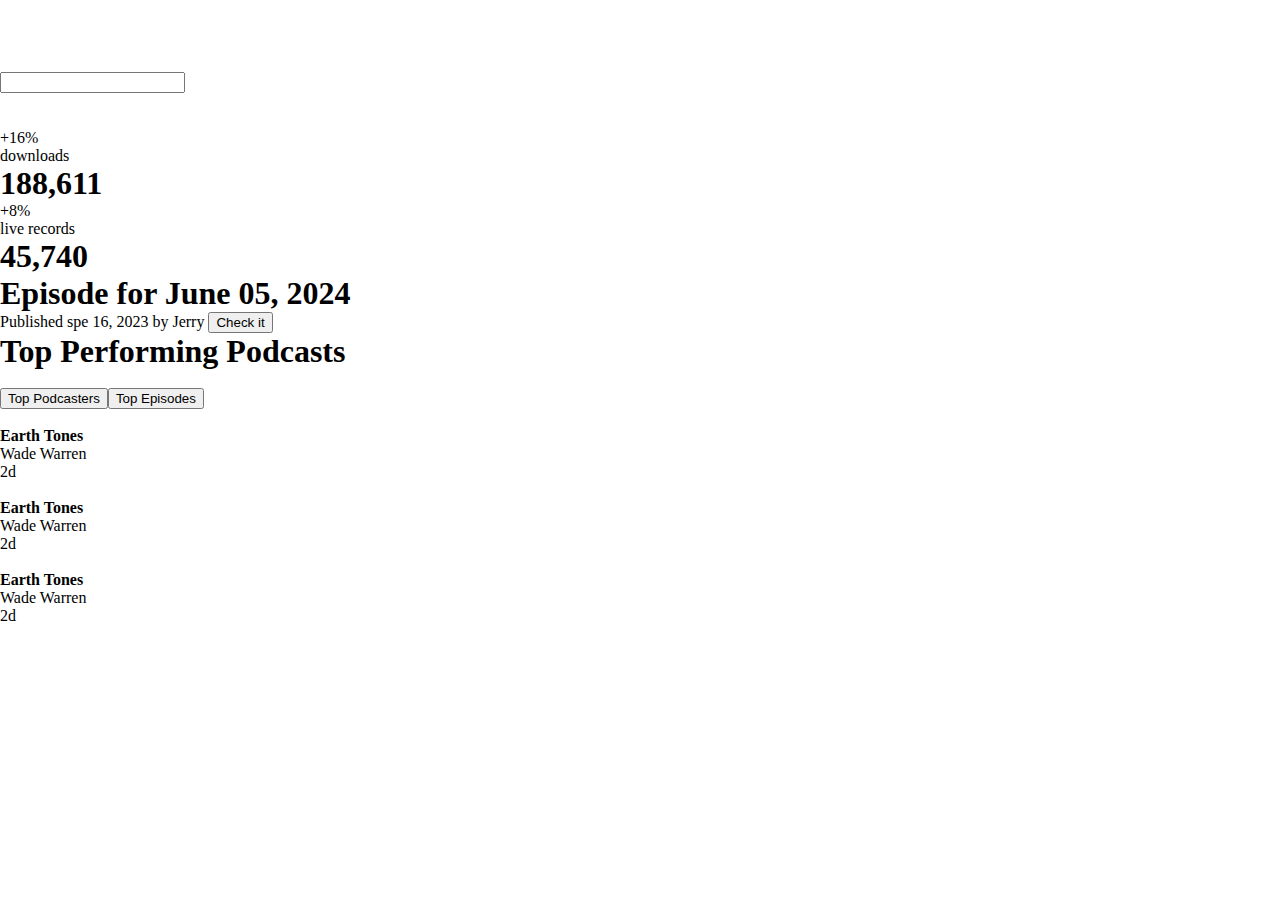
==== PROJEKT-2/index.html @ 4fdb8e11 "Add files via upload" ====
<!DOCTYPE html>
<html lang="en">
  <head>
    <!--styles-->
    <link rel="stylesheet" href="./styles/reset.css" />
    <meta charset="UTF-8" />
    <meta name="viewport" content="width=device-width, initial-scale=1.0" />
    <title>Project</title>
  </head>
  <body>
    <nav>
      <div><img src="" alt="" /></div>
      <img src="" alt="" />
      <div>
        <div>
          <img src="" alt="" /><img src="" alt="" /><img src="" alt="" />
        </div>
        <img src="" alt="" />
      </div>
    </nav>
    <main>
      <section class="searchbar">
        <div><img src="" alt="" /><input type="text" /></div>
        <img src="" alt="" />
        <div><img src="" alt="" /><img src="" alt="" /></div>
      </section>
      <section class="section-1">
        <div class="info">
          <div class="downloads">
            <div>
              <div><span>+16%</span> <img src="" alt="" /></div>
              <span>downloads</span>
            </div>
            <h1>188,611</h1>
          </div>
          <div class="orders">
            <div>
              <div><span>+8%</span> <img src="" alt="" /></div>
              <span>live records</span>
            </div>
            <h1>45,740</h1>
          </div>
        </div>
        <div class="big-image">
          <div>
            <h1>Episode for June 05, 2024</h1>
            <span>Published spe 16, 2023 by Jerry</span>
            <button>Check it</button>
          </div>
        </div>
      </section>
      <section class="section-2">
        <div class="performence">
          <h1>Top Performing Podcasts</h1>
          <img src="" alt="" />
        </div>
        <div class="podcasters">
          <div class="buttons">
            <button>Top Podcasters</button><button>Top Episodes</button>
          </div>
          <div class="people">
            <div>
              <img src="" alt="" class="pfp" />
              <div>
                <h4>Earth Tones</h4>
                <span>Wade Warren</span>
              </div>
              <span>2d</span>
            </div>
            <div>
              <img src="" alt="" class="pfp" />
              <div>
                <h4>Earth Tones</h4>
                <span>Wade Warren</span>
              </div>
              <span>2d</span>
            </div>
            <div>
              <img src="" alt="" class="pfp" />
              <div>
                <h4>Earth Tones</h4>
                <span>Wade Warren</span>
              </div>
              <span>2d</span>
            </div>
          </div>
        </div>
      </section>
    </main>
  </body>
</html>
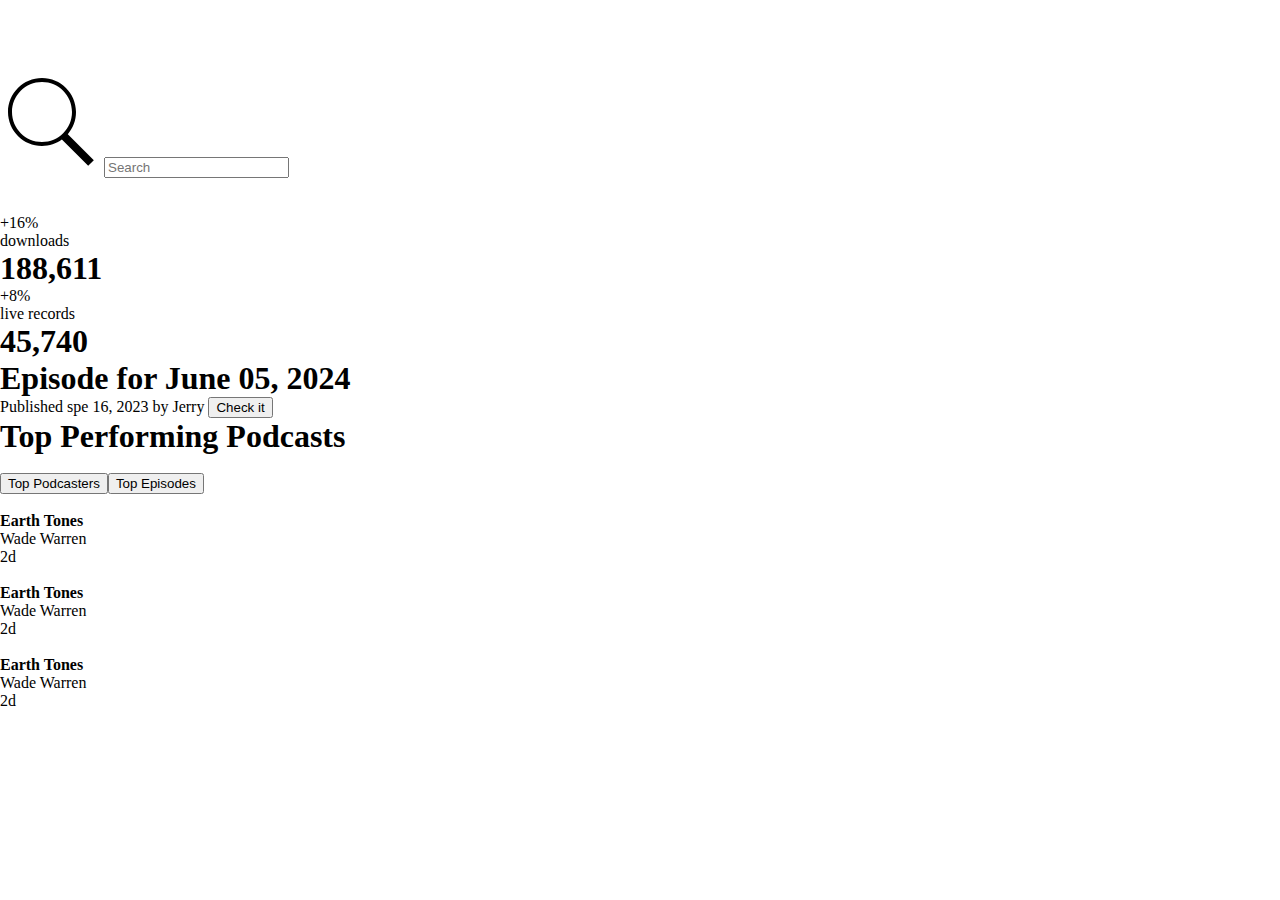
==== commit 9b025817: "Add files via upload" ====
--- a/PROJEKT-2/index.html
+++ b/PROJEKT-2/index.html
@@ -2,8 +2,13 @@
 <html lang="en">
   <head>
     <!--styles-->
+    <link
+      rel="stylesheet"
+      href="https://necolas.github.io/normalize.css/7.0.0/normalize.css "
+    />
     <link rel="stylesheet" href="./styles/reset.css" />
     <meta charset="UTF-8" />
+
     <meta name="viewport" content="width=device-width, initial-scale=1.0" />
     <title>Project</title>
   </head>
@@ -20,7 +25,20 @@
     </nav>
     <main>
       <section class="searchbar">
-        <div><img src="" alt="" /><input type="text" /></div>
+        <div>
+          <svg
+            xmlns="http://www.w3.org/2000/svg"
+            x="0px"
+            y="0px"
+            width="100"
+            height="100"
+            viewBox="0 0 50 50">
+          <path
+            d="M 21 3 C 11.621094 3 4 10.621094 4 20 C 4 29.378906 11.621094 37 21 37 C 24.710938 37 28.140625 35.804688 30.9375 33.78125 L 44.09375 46.90625 L 46.90625 44.09375 L 33.90625 31.0625 C 36.460938 28.085938 38 24.222656 38 20 C 38 10.621094 30.378906 3 21 3 Z M 21 5 C 29.296875 5 36 11.703125 36 20 C 36 28.296875 29.296875 35 21 35 C 12.703125 35 6 28.296875 6 20 C 6 11.703125 12.703125 5 21 5 Z">
+          </path></svg>
+          <input type="text" placeholder="Search" />
+          
+        </div>
         <img src="" alt="" />
         <div><img src="" alt="" /><img src="" alt="" /></div>
       </section>
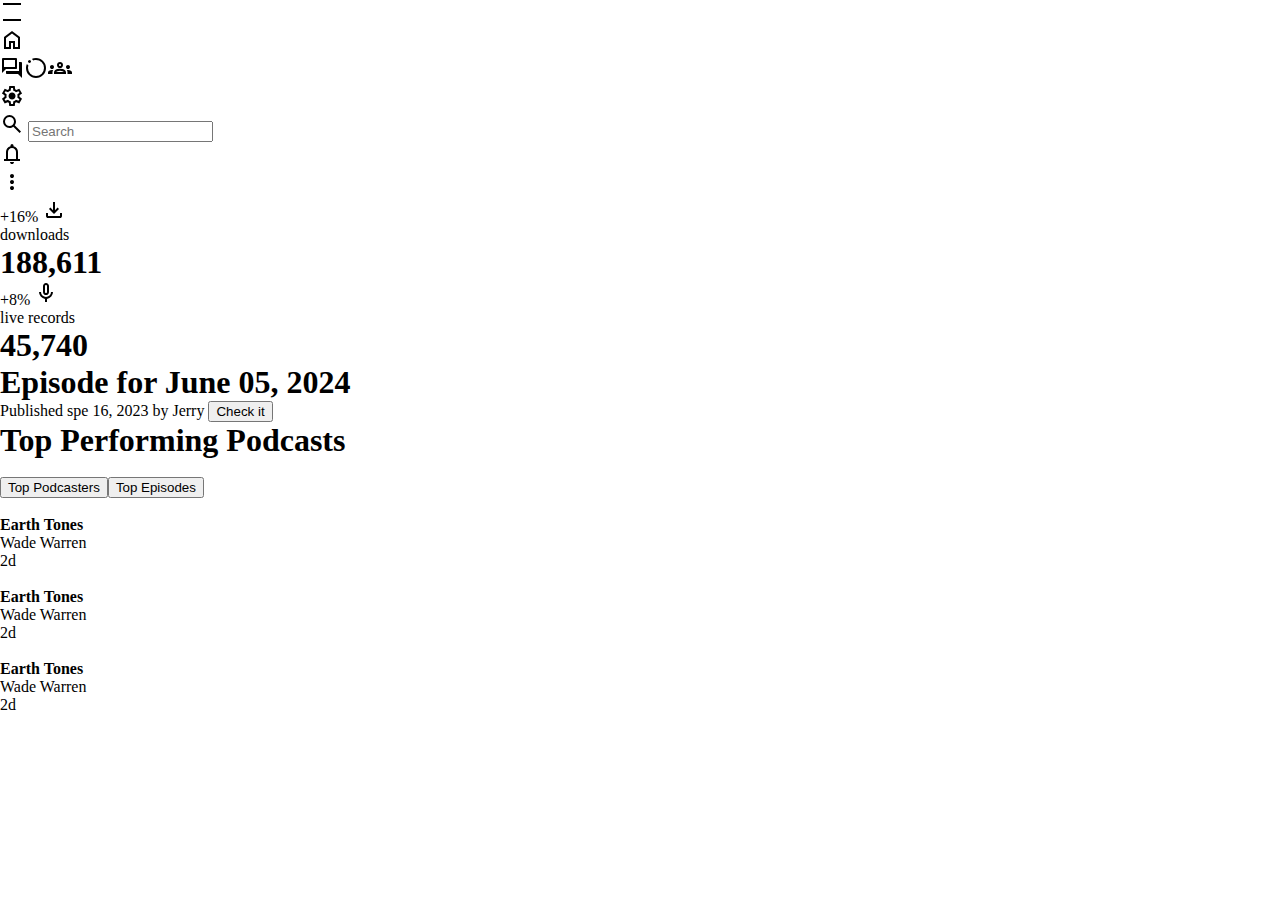
==== commit 7db8b15f: "Add files via upload" ====
--- a/PROJEKT-2/index.html
+++ b/PROJEKT-2/index.html
@@ -14,46 +14,37 @@
   </head>
   <body>
     <nav>
-      <div><img src="" alt="" /></div>
-      <img src="" alt="" />
+      <div><img src="./assets/random-ahh.svg" alt="random" /></div>
+      <img src="./assets/home_FILL0_wght400_GRAD0_opsz24.svg" alt="home" />
       <div>
         <div>
-          <img src="" alt="" /><img src="" alt="" /><img src="" alt="" />
+          <img src="./assets/text.svg" alt="text" /><img src="./assets/part.svg" alt="part" /><img src="./assets/groups.svg" alt="groups" />
         </div>
-        <img src="" alt="" />
+        <img src="./assets/settings.svg" alt="settings" />
       </div>
     </nav>
     <main>
-      <section class="searchbar">
+      <header class="searchbar">
         <div>
-          <svg
-            xmlns="http://www.w3.org/2000/svg"
-            x="0px"
-            y="0px"
-            width="100"
-            height="100"
-            viewBox="0 0 50 50">
-          <path
-            d="M 21 3 C 11.621094 3 4 10.621094 4 20 C 4 29.378906 11.621094 37 21 37 C 24.710938 37 28.140625 35.804688 30.9375 33.78125 L 44.09375 46.90625 L 46.90625 44.09375 L 33.90625 31.0625 C 36.460938 28.085938 38 24.222656 38 20 C 38 10.621094 30.378906 3 21 3 Z M 21 5 C 29.296875 5 36 11.703125 36 20 C 36 28.296875 29.296875 35 21 35 C 12.703125 35 6 28.296875 6 20 C 6 11.703125 12.703125 5 21 5 Z">
-          </path></svg>
+          <img src="./assets/search_FILL0_wght400_GRAD0_opsz24.svg" alt="search" />
           <input type="text" placeholder="Search" />
           
         </div>
-        <img src="" alt="" />
-        <div><img src="" alt="" /><img src="" alt="" /></div>
-      </section>
+        <img src="./assets/bell.svg" alt="bell" />
+        <div><img src="./assets/3dots.svg" alt="dots" /><img src="" alt="" /></div>
+      </header>
       <section class="section-1">
         <div class="info">
           <div class="downloads">
             <div>
-              <div><span>+16%</span> <img src="" alt="" /></div>
+              <div><span>+16%</span> <img src="./assets/download.svg" alt="downloads" /></div>
               <span>downloads</span>
             </div>
             <h1>188,611</h1>
           </div>
           <div class="orders">
             <div>
-              <div><span>+8%</span> <img src="" alt="" /></div>
+              <div><span>+8%</span> <img src="./assets/mic.svg" alt="mic" /></div>
               <span>live records</span>
             </div>
             <h1>45,740</h1>
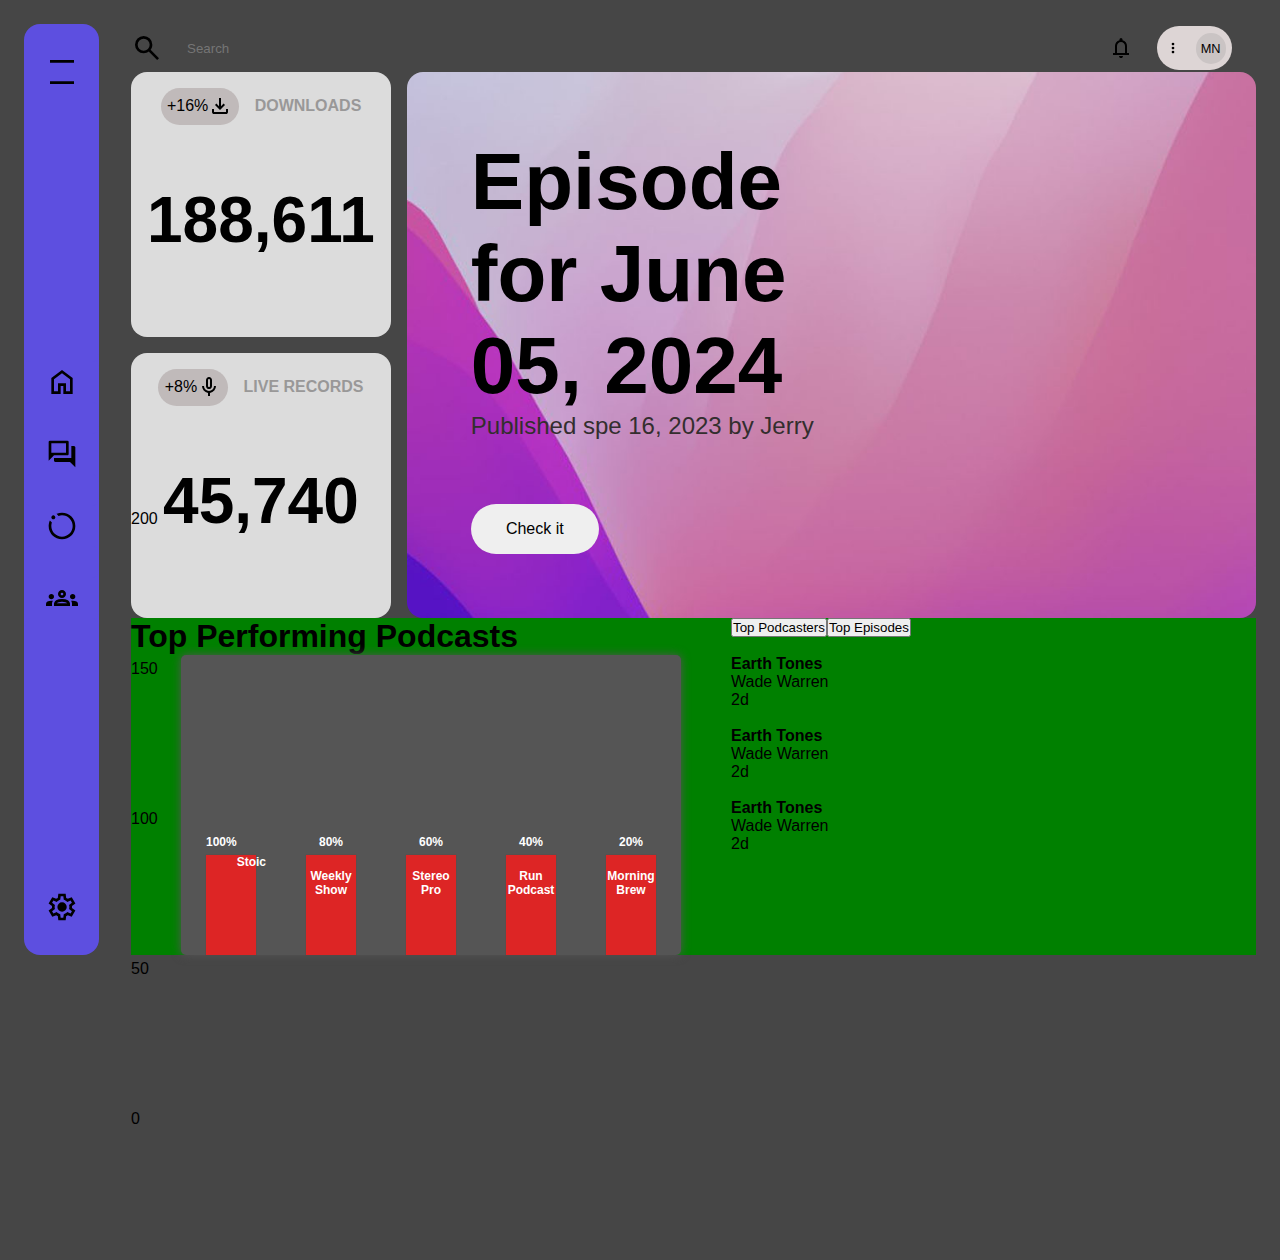
==== commit 87685430: "Add files via upload" ====
--- a/PROJEKT-2/index.html
+++ b/PROJEKT-2/index.html
@@ -1,50 +1,102 @@
 <!DOCTYPE html>
 <html lang="en">
   <head>
+    <script
+      src="https://cdnjs.cloudflare.com/ajax/libs/jquery/3.7.1/jquery.min.map"
+      charset="utf-8"
+    ></script>
     <!--styles-->
     <link
       rel="stylesheet"
       href="https://necolas.github.io/normalize.css/7.0.0/normalize.css "
     />
+    <link rel="stylesheet" href="./styles/nav.css" />
+    <link rel="stylesheet" href="./styles/searchbar.css" />
+    <link rel="stylesheet" href="./styles/section-1.css" />
+    <link rel="stylesheet" href="./styles/section-2.css" />
+    <link rel="stylesheet" href="./styles/style.css" />
     <link rel="stylesheet" href="./styles/reset.css" />
     <meta charset="UTF-8" />
-
     <meta name="viewport" content="width=device-width, initial-scale=1.0" />
     <title>Project</title>
   </head>
   <body>
     <nav>
-      <div><img src="./assets/random-ahh.svg" alt="random" /></div>
-      <img src="./assets/home_FILL0_wght400_GRAD0_opsz24.svg" alt="home" />
-      <div>
-        <div>
-          <img src="./assets/text.svg" alt="text" /><img src="./assets/part.svg" alt="part" /><img src="./assets/groups.svg" alt="groups" />
-        </div>
-        <img src="./assets/settings.svg" alt="settings" />
+      <div class="top-down">
+        <img class="nav-img" src="./assets/random-ahh.svg" alt="" />
+      </div>
+      <ul class="nav-list">
+        <li>
+          <div class="up"></div>
+          <img
+            class="nav-img"
+            src="./assets/home_FILL0_wght400_GRAD0_opsz24.svg"
+            alt=""
+          />
+          <div class="down"></div>
+        </li>
+        <li>
+          <div class="up"></div>
+          <img class="nav-img" src="./assets/text.svg" alt="" />
+          <div class="down"></div>
+        </li>
+        <li>
+          <div class="up"></div>
+          <img class="nav-img" src="./assets/part.svg" alt="" />
+          <div class="down"></div>
+        </li>
+        <li>
+          <div class="up"></div>
+          <img class="nav-img" src="./assets/groups.svg" alt="" />
+          <div class="down"></div>
+        </li>
+      </ul>
+      <div class="top-down">
+        <img class="nav-img" src="./assets/settings.svg" alt="" />
       </div>
     </nav>
     <main>
       <header class="searchbar">
-        <div>
-          <img src="./assets/search_FILL0_wght400_GRAD0_opsz24.svg" alt="search" />
+        <div class="search">
+          <img
+            src="./assets/search_FILL0_wght400_GRAD0_opsz24.svg"
+            alt="search"
+          />
           <input type="text" placeholder="Search" />
-          
-        </div>
-        <img src="./assets/bell.svg" alt="bell" />
-        <div><img src="./assets/3dots.svg" alt="dots" /><img src="" alt="" /></div>
+        </div>
+        <div class="bell">
+          <img src="./assets/bell.svg" alt="bell" />
+          <div>
+            <img class="dots" src="./assets/3dots.svg" alt="dots" /><button
+              class="letters"
+            >
+              MN
+            </button>
+          </div>
+        </div>
       </header>
       <section class="section-1">
         <div class="info">
-          <div class="downloads">
-            <div>
-              <div><span>+16%</span> <img src="./assets/download.svg" alt="downloads" /></div>
+          <div class="boxes">
+            <div>
+              <div>
+                <span>+16%</span>
+                <img
+                  class="info-img"
+                  src="./assets/download.svg"
+                  alt="downloads"
+                />
+              </div>
               <span>downloads</span>
             </div>
             <h1>188,611</h1>
           </div>
-          <div class="orders">
-            <div>
-              <div><span>+8%</span> <img src="./assets/mic.svg" alt="mic" /></div>
+          <div class="boxes">
+            <div>
+              <div>
+                <span>+8%</span>
+                <img class="info-img" src="./assets/mic.svg" alt="mic" />
+              </div>
               <span>live records</span>
             </div>
             <h1>45,740</h1>
@@ -52,8 +104,10 @@
         </div>
         <div class="big-image">
           <div>
-            <h1>Episode for June 05, 2024</h1>
-            <span>Published spe 16, 2023 by Jerry</span>
+            <div>
+              <h1>Episode for June 05, 2024</h1>
+              <span>Published spe 16, 2023 by Jerry</span>
+            </div>
             <button>Check it</button>
           </div>
         </div>
@@ -61,7 +115,54 @@
       <section class="section-2">
         <div class="performence">
           <h1>Top Performing Podcasts</h1>
-          <img src="" alt="" />
+          <div class="chart">
+            <ul class="numbers">
+              <li><span>200</span></li>
+              <li><span>150</span></li>
+              <li><span>100</span></li>
+              <li><span>50</span></li>
+              <li><span>0</span></li>
+            </ul>
+            <ul class="bars">
+              <li>
+                <div class="bar" data-percentage="100"><span>Stoic</span></div>
+              </li>
+
+              <li>
+                <div class="bar" data-percentage="80">
+                  <span>Weekly Show</span>
+                </div>
+              </li>
+
+              <li>
+                <div class="bar" data-percentage="60">
+                  <span>Stereo Pro</span>
+                </div>
+              </li>
+
+              <li>
+                <div class="bar" data-percentage="40">
+                  <span>Run Podcast</span>
+                </div>
+              </li>
+
+              <li>
+                <div class="bar" data-percentage="20">
+                  <span>Morning Brew</span>
+                </div>
+              </li>
+            </ul>
+            <script type="text/javascript">
+              $(document).ready(function() {
+                $(".bars li .bar").each(function(key, bar) {
+                  var percentage = $(this).data("percentage");
+                  $(this).animate({
+                    height: percentage + "%",
+                  });
+                });
+              });
+            </script>
+          </div>
         </div>
         <div class="podcasters">
           <div class="buttons">
--- a/PROJEKT-2/styles/nav.css
+++ b/PROJEKT-2/styles/nav.css
@@ -0,0 +1,66 @@
+.up{
+  background-color: var(--nav-color-2);
+  height: .5rem;
+  width: 100%;
+  border-bottom-right-radius: 1rem;
+  border-bottom-left-radius: 1rem;
+}
+
+.down{
+  background-color: var(--nav-color-2);
+  height: .5rem;
+  width: 100%;
+  border-top-right-radius: 1rem;
+  border-top-left-radius: 1rem;
+}
+
+nav{
+  position: relative;
+  flex: 0 0 3%;
+  display: flex;
+  flex-direction: column;
+  align-items: center;
+  justify-content: space-between;
+  background-color: bisque;
+  border-radius: 1rem;
+  gap: 1rem;
+  background-color: var(--nav-color-2);
+  
+}
+
+.top-down{
+  margin:2rem;
+}
+
+nav > ul{
+  display: flex;
+  flex-direction: column;
+  justify-content: center;
+  align-items: center;
+  gap: 1rem;
+  background-color: var(--nav-color-2);
+  border-radius: 1rem;
+  width: 100%;
+}
+
+nav > ul > li,nav > div,nav > ul > li > div{
+  transition: .3s;
+  display: flex;
+  align-items: center;
+  justify-content: center;
+  flex-direction: column;
+  gap: .25rem;
+  width: 100%;
+}
+
+nav > ul > li:active{
+  background-color: var(--nav-color-1);
+}
+
+nav > ul > li:active > div{
+  background-color: var(--nav-color-2);
+}
+
+img{
+  width: 2rem;
+}--- a/PROJEKT-2/styles/searchbar.css
+++ b/PROJEKT-2/styles/searchbar.css
@@ -0,0 +1,76 @@
+header {
+  width: 100%;
+  display: flex;
+  align-items: center;
+}
+
+.search:has(input:focus) input {
+  outline: none;
+}
+
+input {
+  border: none;
+  background-color: inherit;
+  padding: 0.5rem;
+  height: 3rem;
+  border-radius: 5rem;
+  flex: 1;
+}
+
+input:focus {
+  outline: 1px solid rgb(52, 51, 51);
+}
+
+.search {
+  display: flex;
+  align-items: center;
+  gap: 1rem;
+  flex: 1;
+}
+
+.bell {
+  display: flex;
+  justify-content: center;
+}
+
+.bell {
+  display: flex;
+  align-items: center;
+  justify-content: flex-end;
+  flex-shrink: 0;
+  gap: 1rem;
+  flex: 1;
+}
+
+.dots {
+  padding: 8px 8px; /* Adjust padding as needed */
+  display: flex; /* Use flexbox */
+  align-items: center; /* Center vertically */
+}
+
+.bell > img {
+  max-width: 100%; /* Ensure the image doesn't exceed the container's width */
+  height: auto; /* Maintain aspect ratio */
+  padding: 8px;
+  width: 2.5rem;
+}
+
+.bell > div {
+  display: flex;
+  border-radius: 90px;
+  display: flex;
+  align-items: center;
+  justify-content: center;
+  background-color: rgb(221, 213, 213);
+  margin-right: 1.5rem;
+}
+
+.letters {
+  margin: 0.4rem;
+  font-size: 0.8rem;
+  border: none;
+  background-color: rgb(202, 196, 196);
+  border-radius: 90px;
+  padding: 8px 5px; /* Adjust padding as needed */ /* Center vertically */
+  text-align: center;
+}
--- a/PROJEKT-2/styles/section-1.css
+++ b/PROJEKT-2/styles/section-1.css
@@ -0,0 +1,92 @@
+.section-1{
+  display: flex;
+  gap:1rem;
+}
+
+.info {
+  display: flex;
+  flex-direction: column;
+  gap: 1rem;
+  height: 100%;
+  flex: 0.75;
+}
+
+.boxes {
+  background-color: gainsboro;
+  border-radius: 1rem;
+  padding: 1rem;
+  display: flex;
+  flex-direction: column;
+  align-items: center;
+  height: 100%;
+}
+
+.boxes > div {
+  display: flex;
+  align-items: center;
+  gap: 1rem;
+}
+
+.boxes > div > span {
+  color: rgb(153, 152, 152);
+  font-family: sans-serif;
+  font-weight: 600;
+  text-transform: uppercase;
+  text-align: center;
+}
+
+.boxes > div > div {
+  background-color: rgb(192, 186, 186);
+  display: flex;
+  border-radius: 90px;
+  display: flex;
+  align-items: center;
+  justify-content: center;
+  padding: .4rem;
+}
+
+.info-img {
+  width: 1.5rem;
+}
+
+.boxes > h1{
+  text-align: left;
+  font-size: 4rem;
+  position: relative;
+  top: 25%;
+}
+
+.big-image {
+  flex: 3;
+  background-color: rgb(116, 65, 164);
+  border-radius: 1rem;
+  padding: 4rem;
+  background-image:url(../assets/big-image.jpg);
+  background-size: cover;
+  background-position: center;
+  background-attachment: fixed ;
+}
+
+.big-image > div{
+  display: flex;
+  flex-direction: column;
+  gap: 4rem;
+}
+
+.big-image > div >div > h1{
+  width: 50%;
+  font-size: 5rem;
+}
+
+.big-image > div > div > span{
+  font-size: 1.5rem;
+  color: rgb(51, 46, 46);
+}
+
+.big-image > div > button{
+  width: 8rem;
+  font-size: 1rem;
+  border: none;
+  border-radius: 90px;
+  padding: 1rem;
+}--- a/PROJEKT-2/styles/section-2.css
+++ b/PROJEKT-2/styles/section-2.css
@@ -0,0 +1,77 @@
+.chart{
+    width: 600px;
+    height: 300px;
+    display: block;
+}
+
+.numbers{
+    margin: 0;
+    padding: 0;
+    width: 50px;
+    height: 100px;
+    display: inline;
+    float: left;
+}
+
+.numbers > li{
+    height: 150px;
+    position: relative;
+    bottom: 145px;
+}
+
+.numbers > span{
+    font-size: 12px;
+    font-weight: 600;
+    position: absolute;
+    bottom: 0;
+    right: 10px;
+}
+
+.bars{
+    color: #fff;
+    font-size: 12px;
+    font-weight: 600;
+    background: #555;
+    margin: 0;
+    padding: 0;
+    display: inline-block;
+    width: 500px;
+    height: 300px;
+    box-shadow: 0 0 10px 0 #555;
+    border-radius: 5px;
+}
+
+.bars > li{
+    display: table-cell;
+    width: 100px;
+    height: 300px;
+    position: relative;
+}
+
+.bars > span{
+    width: 100%;
+    position: absolute;
+    bottom: -30px;
+    text-align: center;
+}
+
+.bar{
+    display: block;
+    background: #dd2525;
+    width: 50px;
+    height: 100px;
+    position: absolute;
+    bottom: 0;
+    margin-left: 25px;
+    text-align: center;
+    box-shadow: 0 0 1px 0 rgba(154, 34, 20, 0.5);
+    
+}
+
+.bar::before{
+    color: #fff;
+    content: attr(data-percentage)"%";
+    position: relative;
+    bottom: 20px;
+
+}--- a/PROJEKT-2/styles/style.css
+++ b/PROJEKT-2/styles/style.css
@@ -0,0 +1,97 @@
+:root{
+    --background-color: rgb(70, 70, 70);
+    --nav-color-1: rgb( 200,200,200);
+    --nav-color-2: rgb(93, 79, 224);
+}
+
+body{
+    background-color: var(--background-color);
+    position: relative;
+    display: flex;
+    flex-direction: row;
+    gap: 2rem;
+    padding: 1rem;
+}
+
+nav{
+    flex: 1;
+}
+
+main{
+    display: flex;
+    flex-direction: column;
+    flex: 15;
+}
+
+header{
+    flex: 1;
+}
+
+.section-1{
+    display: flex;
+    flex: 4;
+}
+
+.section-2{
+    background-color: green;
+    display: flex;
+    flex: 3;
+}
+
+@media screen and (max-width:786px){
+    :root{
+        font-size: 90%;
+    }
+
+    body{
+        background-color: var(--background-color);
+        position: relative;
+        display: flex;
+        flex-direction: column;
+    }
+    
+    nav{
+        display: flex;
+        flex-direction: row;
+        flex: 1;
+    }
+
+    nav > ul{
+        display: flex;
+        flex-direction: row;
+    }
+    
+    main{
+        background-color: green;
+        display: flex;
+        flex-direction: column;
+        flex: 15;
+    }
+    
+    header{
+        display: flex;
+        justify-content: space-between;
+    }
+    
+    .section-1{
+        flex-direction: column;
+        display: flex;
+    }
+    
+    .section-2{
+        flex-direction: column;
+        display: flex;
+    }
+
+    nav > ul > li:active{
+        background-color: var(--nav-color-2);
+      }
+      
+      nav > ul > li:active > div{
+        background-color: var(--nav-color-1);
+      }
+
+    .top-down{
+      margin:0;
+    }
+}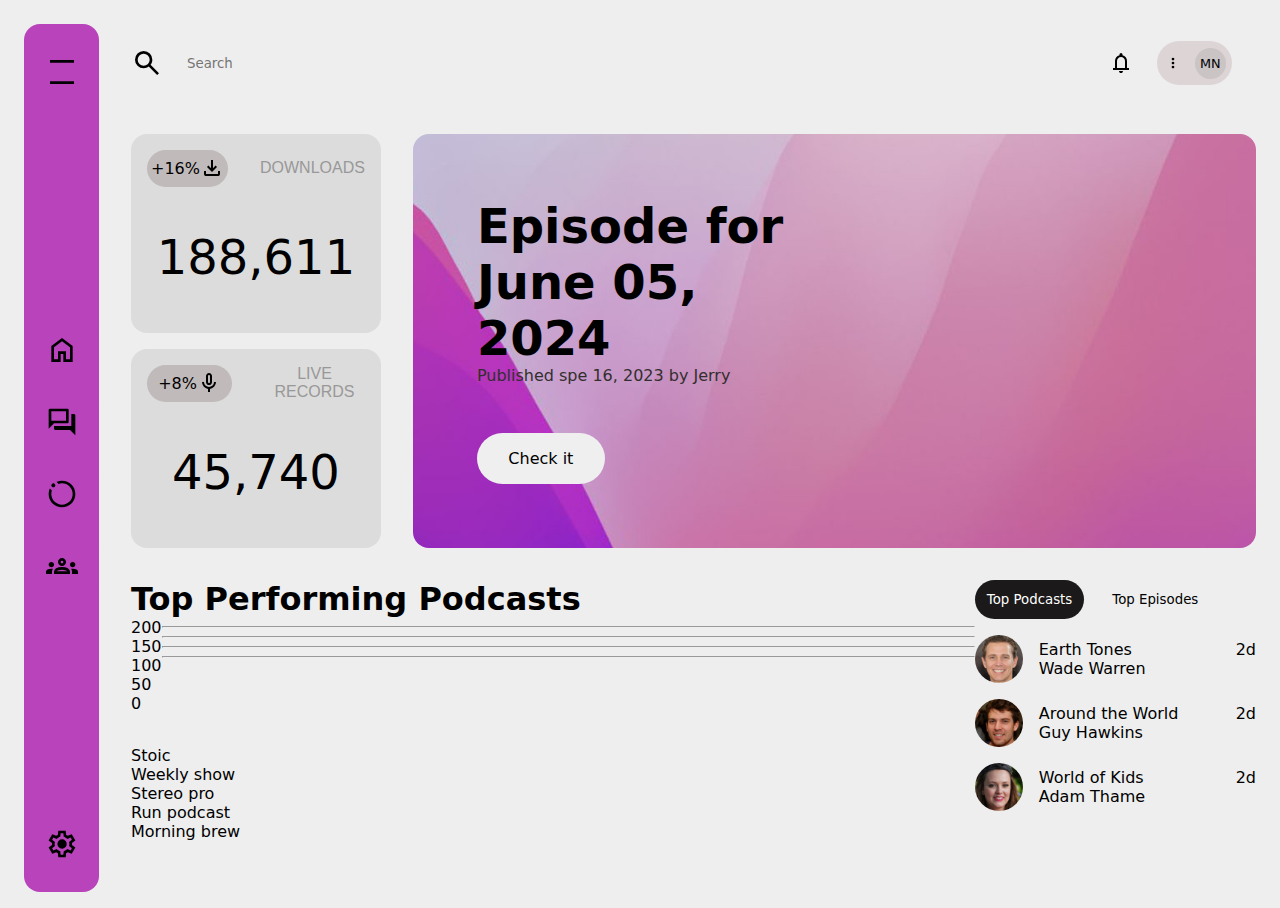
==== commit e2fc8ca2: "Add files via upload" ====
--- a/PROJEKT-2/index.html
+++ b/PROJEKT-2/index.html
@@ -1,10 +1,6 @@
 <!DOCTYPE html>
 <html lang="en">
   <head>
-    <script
-      src="https://cdnjs.cloudflare.com/ajax/libs/jquery/3.7.1/jquery.min.map"
-      charset="utf-8"
-    ></script>
     <!--styles-->
     <link
       rel="stylesheet"
@@ -113,85 +109,105 @@
         </div>
       </section>
       <section class="section-2">
-        <div class="performence">
+        <div class="Top-podcasts">
           <h1>Top Performing Podcasts</h1>
           <div class="chart">
-            <ul class="numbers">
-              <li><span>200</span></li>
-              <li><span>150</span></li>
-              <li><span>100</span></li>
-              <li><span>50</span></li>
-              <li><span>0</span></li>
+            <ul>
+              <li>200</li>
+              <li>150</li>
+              <li>100</li>
+              <li>50</li>
+              <li>0</li>
             </ul>
-            <ul class="bars">
-              <li>
-                <div class="bar" data-percentage="100"><span>Stoic</span></div>
-              </li>
-
-              <li>
-                <div class="bar" data-percentage="80">
-                  <span>Weekly Show</span>
-                </div>
-              </li>
-
-              <li>
-                <div class="bar" data-percentage="60">
-                  <span>Stereo Pro</span>
-                </div>
-              </li>
-
-              <li>
-                <div class="bar" data-percentage="40">
-                  <span>Run Podcast</span>
-                </div>
-              </li>
-
-              <li>
-                <div class="bar" data-percentage="20">
-                  <span>Morning Brew</span>
-                </div>
-              </li>
+            <div class="table">
+              <div class="lines">
+                <hr />
+                <hr />
+                <hr />
+                <hr />
+              </div>
+              <div class="pole" id="first">
+                <div class="active">
+                  <span></span>
+                  <span></span>
+                </div>
+                <div></div>
+                <div></div>
+              </div>
+              <div class="pole" id="second">
+                <div class="active">
+                  <span></span>
+                  <span></span>
+                </div>
+                <div></div>
+                <div></div>
+              </div>
+              <div class="pole" id="third">
+                <div class="active">
+                  <span></span>
+                  <span></span>
+                </div>
+                <div></div>
+                <div></div>
+              </div>
+              <div class="pole" id="fourth">
+                <div class="active">
+                  <span></span>
+                  <span></span>
+                </div>
+                <div></div>
+                <div></div>
+              </div>
+              <div class="pole" id="fifth">
+                <div class="active">
+                  <span></span>
+                  <span></span>
+                </div>
+                <div></div>
+                <div></div>
+              </div>
+            </div>
+            
+          </div>
+          <ul class="table-names">
+              <li>Stoic</li>
+              <li>Weekly show</li>
+              <li>Stereo pro</li>
+              <li>Run podcast</li>
+              <li>Morning brew</li>
             </ul>
-            <script type="text/javascript">
-              $(document).ready(function() {
-                $(".bars li .bar").each(function(key, bar) {
-                  var percentage = $(this).data("percentage");
-                  $(this).animate({
-                    height: percentage + "%",
-                  });
-                });
-              });
-            </script>
-          </div>
-        </div>
-        <div class="podcasters">
+        </div>
+        <div class="people">
           <div class="buttons">
-            <button>Top Podcasters</button><button>Top Episodes</button>
-          </div>
-          <div class="people">
-            <div>
-              <img src="" alt="" class="pfp" />
-              <div>
-                <h4>Earth Tones</h4>
-                <span>Wade Warren</span>
-              </div>
-              <span>2d</span>
-            </div>
-            <div>
-              <img src="" alt="" class="pfp" />
-              <div>
-                <h4>Earth Tones</h4>
-                <span>Wade Warren</span>
-              </div>
-              <span>2d</span>
-            </div>
-            <div>
-              <img src="" alt="" class="pfp" />
-              <div>
-                <h4>Earth Tones</h4>
-                <span>Wade Warren</span>
-              </div>
-              <span>2d</span>
+            <button>Top Podcasts</button><button>Top Episodes</button>
+          </div>
+          <div class="guys">
+            <div>
+              <img src="./assets/guy-1.jpg" alt="guy1" />
+              <div>
+                <div class="name">
+                  <span>Earth Tones</span><span>Wade Warren</span>
+                </div>
+                <span>2d</span>
+              </div>
+            </div>
+            <div>
+              <img src="./assets/guy-2.jpg" alt="guy2" />
+              <div>
+                <div class="name">
+                  <span>Around the World</span><span>Guy Hawkins</span>
+                </div>
+                <span>2d</span>
+              </div>
+            </div>
+            <div>
+              <img src="./assets/guy-3.jpg" alt="guy3" />
+              <div class="">
+                <div class="name">
+                  <span>World of Kids</span><span>Adam Thame</span>
+                </div>
+                <span>2d</span>
+              </div>
             </div>
           </div>
         </div>
--- a/PROJEKT-2/styles/searchbar.css
+++ b/PROJEKT-2/styles/searchbar.css
@@ -1,4 +1,5 @@
 header {
+  flex: 1;
   width: 100%;
   display: flex;
   align-items: center;
--- a/PROJEKT-2/styles/section-1.css
+++ b/PROJEKT-2/styles/section-1.css
@@ -1,6 +1,6 @@
 .section-1{
   display: flex;
-  gap:1rem;
+  gap:2rem;
 }
 
 .info {
@@ -24,13 +24,12 @@
 .boxes > div {
   display: flex;
   align-items: center;
-  gap: 1rem;
+  gap: 2rem;
 }
 
 .boxes > div > span {
   color: rgb(153, 152, 152);
   font-family: sans-serif;
-  font-weight: 600;
   text-transform: uppercase;
   text-align: center;
 }
@@ -42,7 +41,7 @@
   display: flex;
   align-items: center;
   justify-content: center;
-  padding: .4rem;
+  padding: .4rem 1rem;
 }
 
 .info-img {
@@ -50,10 +49,10 @@
 }
 
 .boxes > h1{
-  text-align: left;
-  font-size: 4rem;
+  font-size: 3rem;
   position: relative;
   top: 25%;
+  font-weight: 500;
 }
 
 .big-image {
@@ -70,16 +69,16 @@
 .big-image > div{
   display: flex;
   flex-direction: column;
-  gap: 4rem;
+  gap: 3rem;
 }
 
 .big-image > div >div > h1{
   width: 50%;
-  font-size: 5rem;
+  font-size: 3rem;
 }
 
 .big-image > div > div > span{
-  font-size: 1.5rem;
+  font-size: 1rem;
   color: rgb(51, 46, 46);
 }
 
--- a/PROJEKT-2/styles/section-2.css
+++ b/PROJEKT-2/styles/section-2.css
@@ -1,77 +1,81 @@
-.chart{
-    width: 600px;
-    height: 300px;
-    display: block;
+.section-2 {
+  display: flex;
+  flex: 4;
 }
 
-.numbers{
-    margin: 0;
-    padding: 0;
-    width: 50px;
-    height: 100px;
-    display: inline;
-    float: left;
+.Top-podcasts {
+  flex: 3;
+  display: flex;
+  flex-direction: column;
 }
 
-.numbers > li{
-    height: 150px;
-    position: relative;
-    bottom: 145px;
+.people {
+  flex: 1;
+  display: flex;
+  flex-direction: column;
+  gap: 1rem;
 }
 
-.numbers > span{
-    font-size: 12px;
-    font-weight: 600;
-    position: absolute;
-    bottom: 0;
-    right: 10px;
+.buttons {
+  display: flex;
+  gap: 1rem;
+  font-size: 0.75rem;
 }
 
-.bars{
-    color: #fff;
-    font-size: 12px;
-    font-weight: 600;
-    background: #555;
-    margin: 0;
-    padding: 0;
-    display: inline-block;
-    width: 500px;
-    height: 300px;
-    box-shadow: 0 0 10px 0 #555;
-    border-radius: 5px;
+.buttons > button {
+  padding: 0.75rem;
+  border: none;
+  background-color: inherit;
 }
 
-.bars > li{
-    display: table-cell;
-    width: 100px;
-    height: 300px;
-    position: relative;
+.buttons > button:nth-child(1) {
+  background-color: rgb(27, 25, 25);
+  color: white;
+  border-radius: 90px;
 }
 
-.bars > span{
-    width: 100%;
-    position: absolute;
-    bottom: -30px;
-    text-align: center;
+.guys {
+  display: flex;
+  flex-direction: column;
+  gap: 1rem;
 }
 
-.bar{
-    display: block;
-    background: #dd2525;
-    width: 50px;
-    height: 100px;
-    position: absolute;
-    bottom: 0;
-    margin-left: 25px;
-    text-align: center;
-    box-shadow: 0 0 1px 0 rgba(154, 34, 20, 0.5);
-    
+.guys > div {
+  display: flex;
+  gap: 1rem;
+  align-items: center;
 }
 
-.bar::before{
-    color: #fff;
-    content: attr(data-percentage)"%";
-    position: relative;
-    bottom: 20px;
+.guys > div >img{
+    border-radius: 90px;
+    width: 3rem;
+}
 
-}+.name{
+    display: flex;
+    flex-direction: row;
+    flex-direction: column;
+    align-items: first baseline;
+    justify-content: center;
+}
+
+.guys > div > div{
+    display: flex;
+    flex: 1;
+    justify-content: space-between;
+}
+
+.chart{
+  display: flex;
+  flex-direction: row;
+}
+
+.table{
+  position: relative;
+  display: flex;
+  flex-direction: column;
+  justify-content: space-between;
+  gap: 1rem;
+  height: 100%;
+  width: 100%;
+}
--- a/PROJEKT-2/styles/style.css
+++ b/PROJEKT-2/styles/style.css
@@ -1,97 +1,86 @@
-:root{
-    --background-color: rgb(70, 70, 70);
-    --nav-color-1: rgb( 200,200,200);
-    --nav-color-2: rgb(93, 79, 224);
+:root {
+  --background-color: rgb(70, 70, 70);
+  --nav-color-1: rgb(200, 200, 200);
+  --nav-color-2: rgb(184, 67, 186);
+  --clr-light: #eee;
 }
 
-body{
+
+body {
+  background: var(--clr-light);
+  position: relative;
+  display: flex;
+  flex-direction: row;
+  gap: 2rem;
+  padding: 1rem;
+}
+
+nav {
+  flex: 1;
+}
+
+main {
+  display: flex;
+  flex-direction: column;
+  gap: 2rem;
+  flex: 15;
+}
+
+header {
+  flex: 1;
+}
+
+@media screen and (max-width: 786px) {
+  :root {
+    font-size: 90%;
+  }
+
+  body {
     background-color: var(--background-color);
     position: relative;
     display: flex;
+    flex-direction: column;
+  }
+
+  nav {
+    display: flex;
     flex-direction: row;
-    gap: 2rem;
-    padding: 1rem;
-}
+    flex: 1;
+  }
 
-nav{
-    flex: 1;
-}
+  nav > ul {
+    display: flex;
+    flex-direction: row;
+  }
 
-main{
+  main {
     display: flex;
     flex-direction: column;
     flex: 15;
+  }
+
+  header {
+    display: flex;
+    justify-content: space-between;
+  }
+
+  .section-1 {
+    flex-direction: column;
+  }
+
+  .section-2 {
+    flex-direction: column;
+  }
+
+  nav > ul > li:active {
+    background-color: var(--nav-color-2);
+  }
+
+  nav > ul > li:active > div {
+    background-color: var(--nav-color-1);
+  }
+
+  .top-down {
+    margin: 0;
+  }
 }
-
-header{
-    flex: 1;
-}
-
-.section-1{
-    display: flex;
-    flex: 4;
-}
-
-.section-2{
-    background-color: green;
-    display: flex;
-    flex: 3;
-}
-
-@media screen and (max-width:786px){
-    :root{
-        font-size: 90%;
-    }
-
-    body{
-        background-color: var(--background-color);
-        position: relative;
-        display: flex;
-        flex-direction: column;
-    }
-    
-    nav{
-        display: flex;
-        flex-direction: row;
-        flex: 1;
-    }
-
-    nav > ul{
-        display: flex;
-        flex-direction: row;
-    }
-    
-    main{
-        background-color: green;
-        display: flex;
-        flex-direction: column;
-        flex: 15;
-    }
-    
-    header{
-        display: flex;
-        justify-content: space-between;
-    }
-    
-    .section-1{
-        flex-direction: column;
-        display: flex;
-    }
-    
-    .section-2{
-        flex-direction: column;
-        display: flex;
-    }
-
-    nav > ul > li:active{
-        background-color: var(--nav-color-2);
-      }
-      
-      nav > ul > li:active > div{
-        background-color: var(--nav-color-1);
-      }
-
-    .top-down{
-      margin:0;
-    }
-}